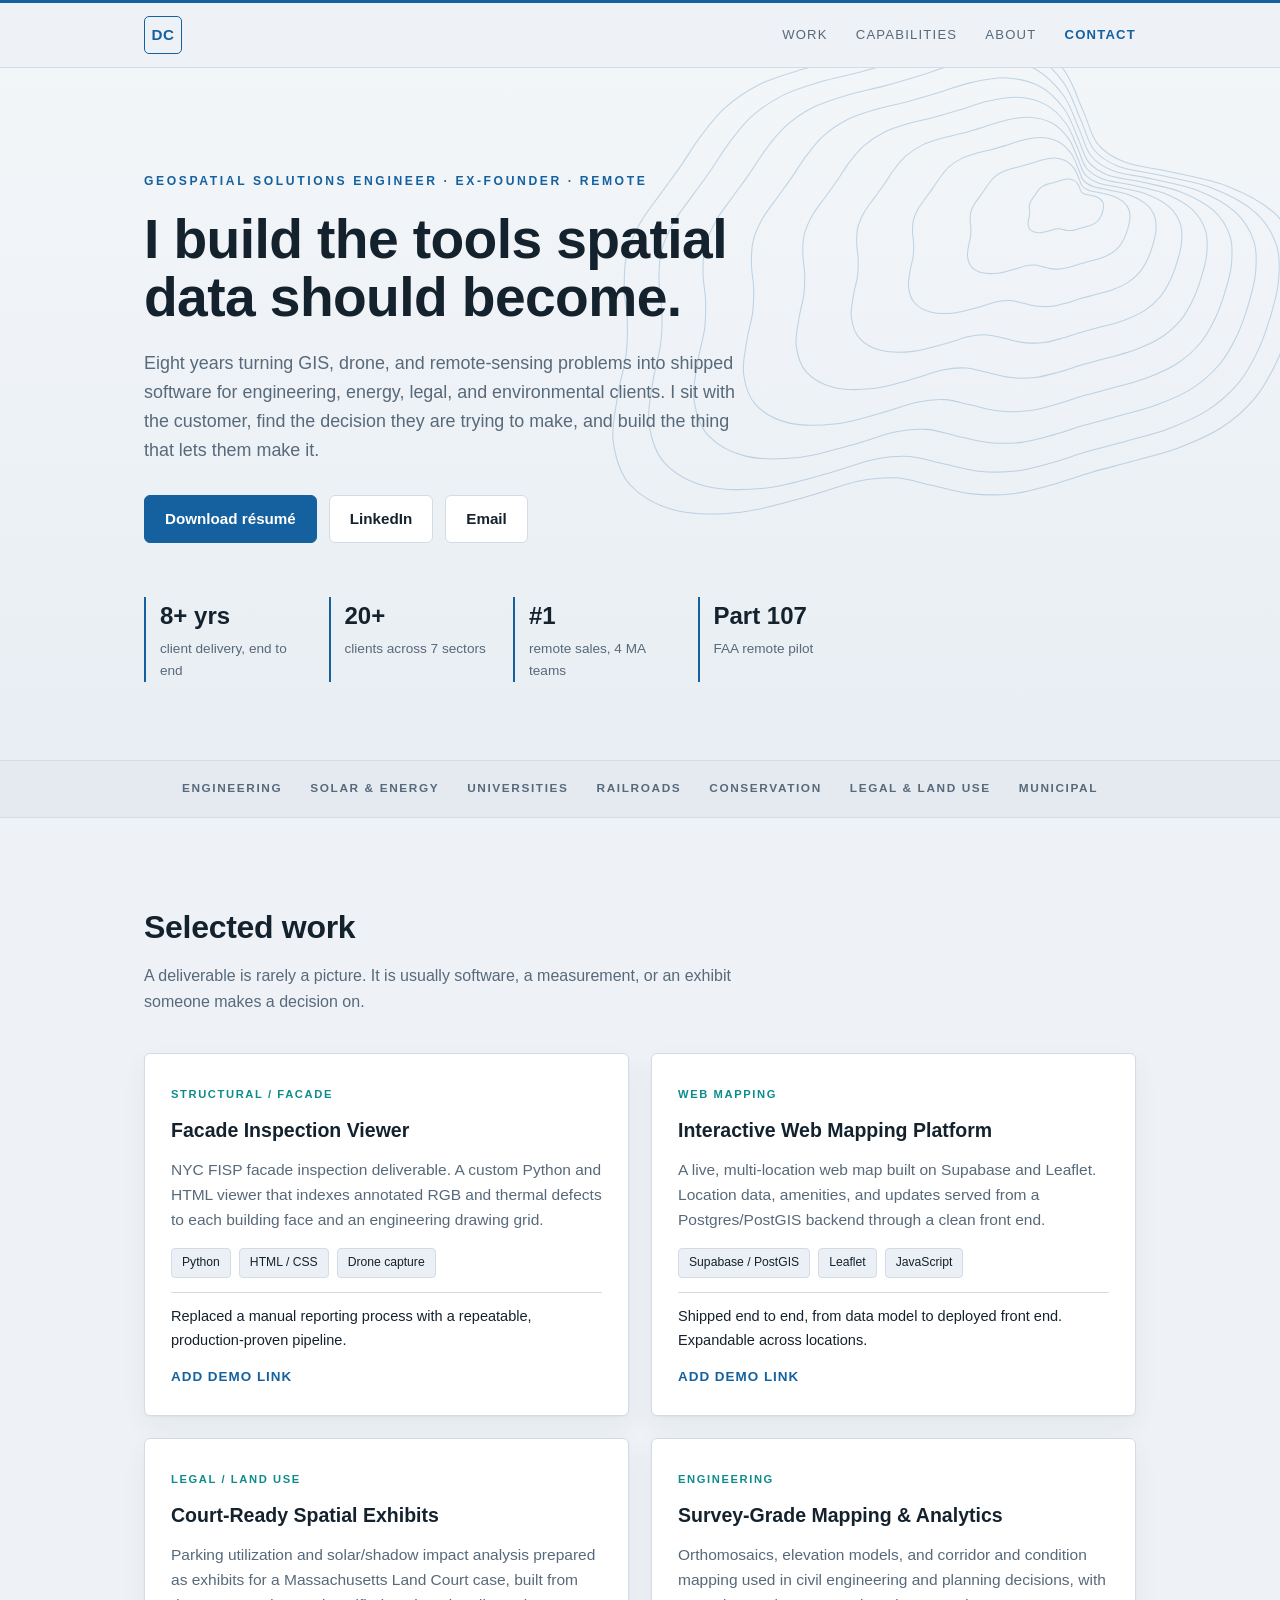
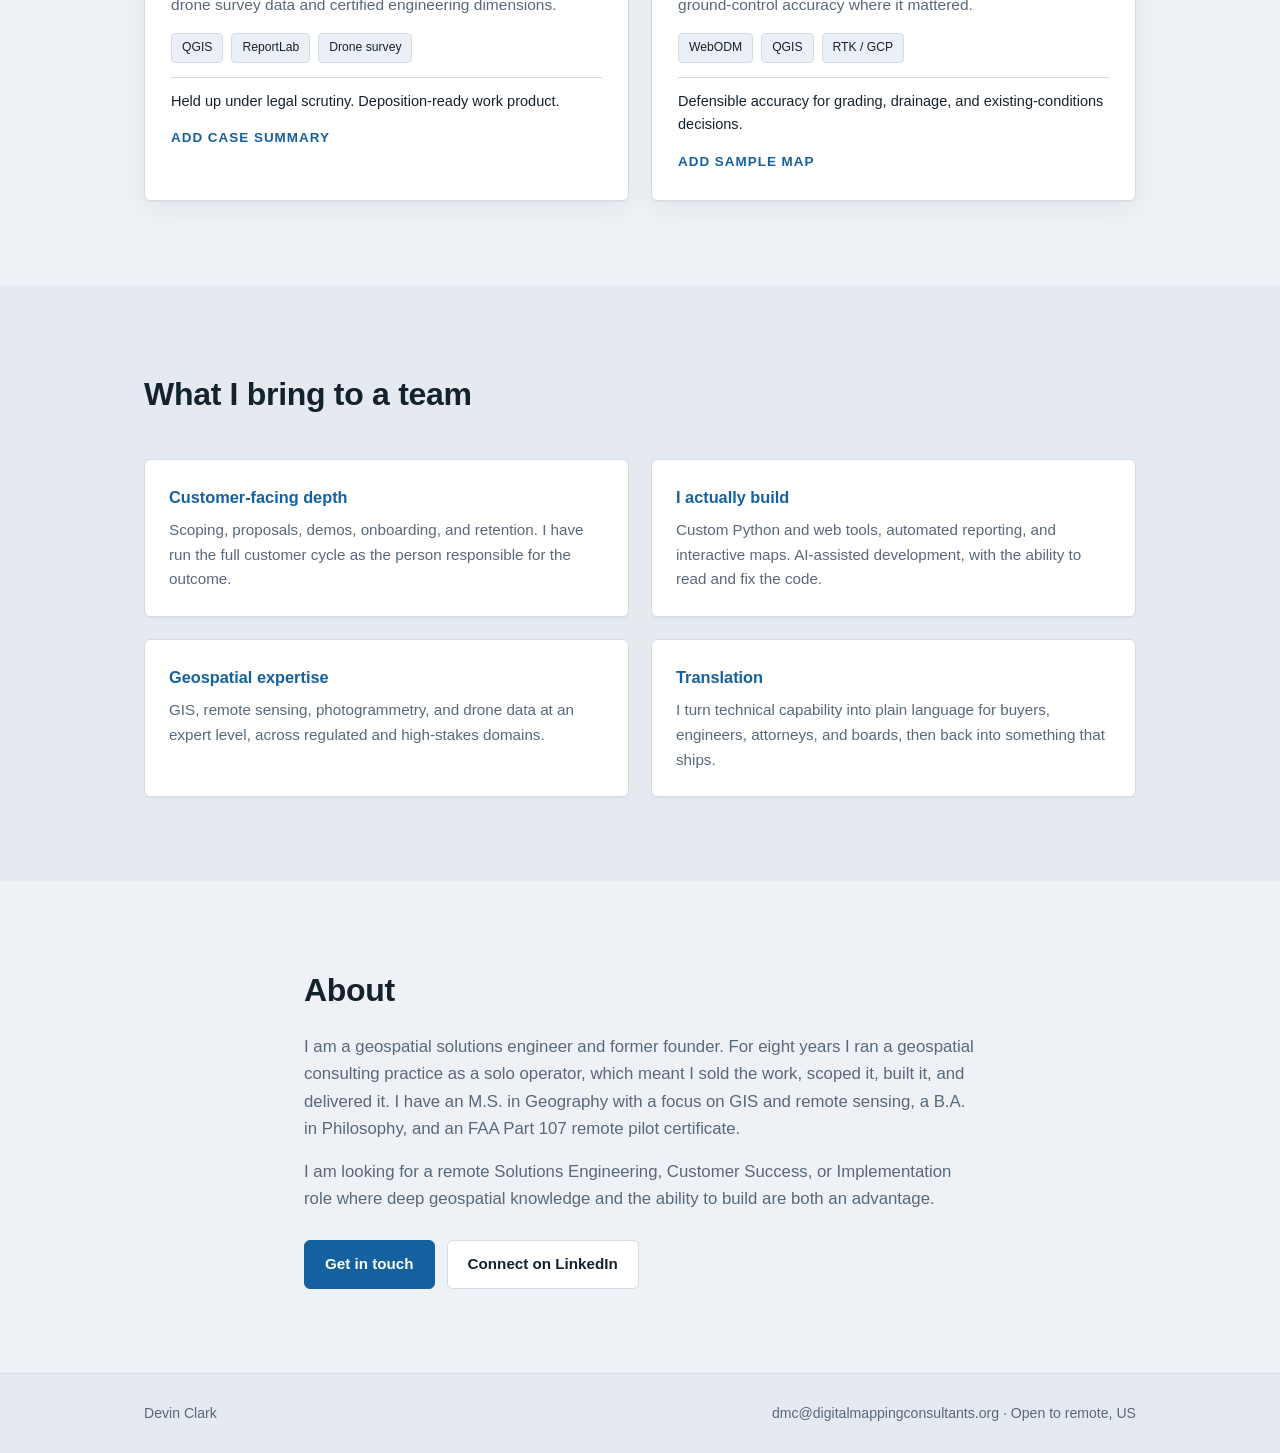
==== index.html @ 6ff5baef "test test1" ====
<!DOCTYPE html>
<html lang="en">
<head>
  <meta charset="UTF-8" />
  <meta name="viewport" content="width=device-width, initial-scale=1.0" />
  <title>Devin Clark - Geospatial Solutions Engineer</title>
  <meta name="description" content="Geospatial solutions engineer and former founder. GIS, remote sensing, and AI-assisted tooling. I build the tools spatial data should become." />
  <link rel="stylesheet" href="styles.css" />
</head>
<body>
  <header class="site-header">
    <div class="wrap header-inner">
      <a class="brand" href="#top">DC</a>
      <nav class="nav">
        <a href="#work">Work</a>
        <a href="#capabilities">Capabilities</a>
        <a href="#about">About</a>
        <a class="nav-cta" href="mailto:dmc@digitalmappingconsultants.org">Contact</a>
      </nav>
    </div>
  </header>

  <main id="top">
    <section class="hero">
      <div class="topo" aria-hidden="true"></div>
      <div class="wrap">
        <p class="eyebrow">Geospatial Solutions Engineer · Ex-Founder · Remote</p>
        <h1>I build the tools spatial<br />data should become.</h1>
        <p class="lede">
          Eight years turning GIS, drone, and remote-sensing problems into shipped software for
          engineering, energy, legal, and environmental clients. I sit with the customer, find the
          decision they are trying to make, and build the thing that lets them make it.
        </p>
        <div class="cta-row">
          <a class="btn btn-primary" href="DevinClark_Resume.pdf">Download résumé</a>
          <a class="btn" href="https://www.linkedin.com/in/devin-clark-gis" target="_blank" rel="noopener">LinkedIn</a>
          <a class="btn" href="mailto:dmc@digitalmappingconsultants.org">Email</a>
        </div>
        <ul class="stat-row">
          <li><strong>8+ yrs</strong><span>client delivery, end to end</span></li>
          <li><strong>20+</strong><span>clients across 7 sectors</span></li>
          <li><strong>#1</strong><span>remote sales, 4 MA teams</span></li>
          <li><strong>Part 107</strong><span>FAA remote pilot</span></li>
        </ul>
      </div>
    </section>

    <section class="sectors">
      <div class="wrap">
        <span>Engineering</span><span>Solar &amp; Energy</span><span>Universities</span>
        <span>Railroads</span><span>Conservation</span><span>Legal &amp; Land Use</span><span>Municipal</span>
      </div>
    </section>

    <section id="work" class="section">
      <div class="wrap">
        <h2 class="section-title">Selected work</h2>
        <p class="section-sub">A deliverable is rarely a picture. It is usually software, a measurement, or an exhibit someone makes a decision on.</p>

        <div class="cards">
          <article class="card">
            <div class="card-tag">Structural / Facade</div>
            <h3>Facade Inspection Viewer</h3>
            <p>NYC FISP facade inspection deliverable. A custom Python and HTML viewer that indexes annotated RGB and thermal defects to each building face and an engineering drawing grid.</p>
            <ul class="stack"><li>Python</li><li>HTML / CSS</li><li>Drone capture</li></ul>
            <p class="outcome">Replaced a manual reporting process with a repeatable, production-proven pipeline.</p>
            <a class="card-link" href="#" aria-disabled="true">Add demo link</a>
          </article>

          <article class="card">
            <div class="card-tag">Web Mapping</div>
            <h3>Interactive Web Mapping Platform</h3>
            <p>A live, multi-location web map built on Supabase and Leaflet. Location data, amenities, and updates served from a Postgres/PostGIS backend through a clean front end.</p>
            <ul class="stack"><li>Supabase / PostGIS</li><li>Leaflet</li><li>JavaScript</li></ul>
            <p class="outcome">Shipped end to end, from data model to deployed front end. Expandable across locations.</p>
            <a class="card-link" href="#" aria-disabled="true">Add demo link</a>
          </article>

          <article class="card">
            <div class="card-tag">Legal / Land Use</div>
            <h3>Court-Ready Spatial Exhibits</h3>
            <p>Parking utilization and solar/shadow impact analysis prepared as exhibits for a Massachusetts Land Court case, built from drone survey data and certified engineering dimensions.</p>
            <ul class="stack"><li>QGIS</li><li>ReportLab</li><li>Drone survey</li></ul>
            <p class="outcome">Held up under legal scrutiny. Deposition-ready work product.</p>
            <a class="card-link" href="#" aria-disabled="true">Add case summary</a>
          </article>

          <article class="card">
            <div class="card-tag">Engineering</div>
            <h3>Survey-Grade Mapping &amp; Analytics</h3>
            <p>Orthomosaics, elevation models, and corridor and condition mapping used in civil engineering and planning decisions, with ground-control accuracy where it mattered.</p>
            <ul class="stack"><li>WebODM</li><li>QGIS</li><li>RTK / GCP</li></ul>
            <p class="outcome">Defensible accuracy for grading, drainage, and existing-conditions decisions.</p>
            <a class="card-link" href="#" aria-disabled="true">Add sample map</a>
          </article>
        </div>
      </div>
    </section>

    <section id="capabilities" class="section section-alt">
      <div class="wrap">
        <h2 class="section-title">What I bring to a team</h2>
        <div class="cap-grid">
          <div class="cap">
            <h4>Customer-facing depth</h4>
            <p>Scoping, proposals, demos, onboarding, and retention. I have run the full customer cycle as the person responsible for the outcome.</p>
          </div>
          <div class="cap">
            <h4>I actually build</h4>
            <p>Custom Python and web tools, automated reporting, and interactive maps. AI-assisted development, with the ability to read and fix the code.</p>
          </div>
          <div class="cap">
            <h4>Geospatial expertise</h4>
            <p>GIS, remote sensing, photogrammetry, and drone data at an expert level, across regulated and high-stakes domains.</p>
          </div>
          <div class="cap">
            <h4>Translation</h4>
            <p>I turn technical capability into plain language for buyers, engineers, attorneys, and boards, then back into something that ships.</p>
          </div>
        </div>
      </div>
    </section>

    <section id="about" class="section">
      <div class="wrap about">
        <h2 class="section-title">About</h2>
        <p>
          I am a geospatial solutions engineer and former founder. For eight years I ran a geospatial
          consulting practice as a solo operator, which meant I sold the work, scoped it, built it, and
          delivered it. I have an M.S. in Geography with a focus on GIS and remote sensing, a B.A. in
          Philosophy, and an FAA Part 107 remote pilot certificate.
        </p>
        <p>
          I am looking for a remote Solutions Engineering, Customer Success, or Implementation role where
          deep geospatial knowledge and the ability to build are both an advantage.
        </p>
        <div class="cta-row">
          <a class="btn btn-primary" href="mailto:dmc@digitalmappingconsultants.org">Get in touch</a>
          <a class="btn" href="https://www.linkedin.com/in/devin-clark-gis" target="_blank" rel="noopener">Connect on LinkedIn</a>
        </div>
      </div>
    </section>
  </main>

  <footer class="site-footer">
    <div class="wrap">
      <span>Devin Clark</span>
      <span>dmc@digitalmappingconsultants.org · Open to remote, US</span>
    </div>
  </footer>
</body>
</html>
---- styles.css ----
:root {
  --bg: #eef2f6;        /* cool basemap paper */
  --alt: #e4eaf0;       /* alternating section */
  --surface: #ffffff;   /* cards */
  --ink: #14222e;       /* deep slate ink (map labels) */
  --muted: #57697a;     /* slate grey */
  --line: #d3dce4;      /* cool hairline */
  --accent: #15619f;    /* cartographic azure (primary) */
  --accent-hover: #1c78c0;
  --accent-2: #0e8c8c;  /* teal, data-viz micro-labels only */
  --maxw: 1040px;
  --radius: 6px;
}

* { box-sizing: border-box; margin: 0; padding: 0; }
html { scroll-behavior: smooth; }

body {
  font-family: -apple-system, BlinkMacSystemFont, "Segoe UI", Roboto, Helvetica, Arial, sans-serif;
  background: var(--bg);
  color: var(--ink);
  line-height: 1.62;
  -webkit-font-smoothing: antialiased;
}

.wrap { max-width: var(--maxw); margin: 0 auto; padding: 0 24px; }
a { color: inherit; text-decoration: none; }

/* Header */
.site-header {
  position: sticky; top: 0; z-index: 10;
  background: rgba(238, 242, 246, 0.95);
  border-top: 3px solid var(--accent);
  border-bottom: 1px solid var(--line);
}
.header-inner { display: flex; align-items: center; justify-content: space-between; height: 64px; }
.brand {
  font-weight: 800; letter-spacing: 0.5px; font-size: 0.95rem;
  width: 38px; height: 38px; display: grid; place-items: center;
  border: 1.5px solid var(--accent); border-radius: 5px; color: var(--accent);
}
.nav { display: flex; gap: 28px; align-items: center; font-size: 0.82rem; text-transform: uppercase; letter-spacing: 1.2px; }
.nav a { color: var(--muted); transition: color 0.15s; }
.nav a:hover { color: var(--ink); }
.nav-cta { color: var(--accent) !important; font-weight: 700; }

/* Hero */
.hero {
  position: relative; overflow: hidden;
  padding: 104px 0 78px;
  background: linear-gradient(180deg, #f3f6f9 0%, #e8eef3 100%);
}
.topo {
  position: absolute; top: -64px; right: -56px;
  width: 730px; max-width: 82vw; aspect-ratio: 760 / 540;
  background: url("contours.svg") no-repeat center / contain;
  opacity: 0.22; z-index: 0; pointer-events: none;
}
.hero .wrap { position: relative; z-index: 1; }
.eyebrow {
  text-transform: uppercase; letter-spacing: 2.6px; font-size: 0.76rem;
  color: var(--accent); font-weight: 700; margin-bottom: 18px;
}
.hero h1 { font-size: clamp(2.1rem, 5.2vw, 3.45rem); line-height: 1.06; font-weight: 800; letter-spacing: -0.6px; color: var(--ink); }
.lede { color: var(--muted); font-size: 1.12rem; max-width: 620px; margin-top: 22px; }

.cta-row { display: flex; flex-wrap: wrap; gap: 12px; margin-top: 30px; }
.btn {
  display: inline-block; padding: 11px 20px; border-radius: var(--radius);
  border: 1px solid var(--line); background: var(--surface); color: var(--ink);
  font-weight: 600; font-size: 0.95rem; transition: all 0.15s;
}
.btn:hover { border-color: var(--accent); color: var(--accent); transform: translateY(-1px); }
.btn-primary { background: var(--accent); color: #fff; border-color: var(--accent); }
.btn-primary:hover { background: var(--accent-hover); color: #fff; }

.stat-row {
  list-style: none; display: grid; grid-template-columns: repeat(4, 1fr);
  gap: 18px; margin-top: 54px; max-width: 720px;
}
.stat-row li { display: flex; flex-direction: column; border-left: 2px solid var(--accent); padding-left: 14px; }
.stat-row strong { font-size: 1.5rem; font-weight: 800; color: var(--ink); }
.stat-row span { color: var(--muted); font-size: 0.85rem; margin-top: 2px; }

/* Sectors strip */
.sectors { border-top: 1px solid var(--line); border-bottom: 1px solid var(--line); background: var(--alt); }
.sectors .wrap {
  display: flex; flex-wrap: wrap; gap: 14px 28px; justify-content: center;
  padding: 18px 24px; color: var(--muted);
  font-size: 0.74rem; text-transform: uppercase; letter-spacing: 1.6px; font-weight: 600;
}

/* Sections */
.section { padding: 84px 0; }
.section-alt { background: var(--alt); }
.section-title { font-size: clamp(1.5rem, 3vw, 2rem); font-weight: 800; letter-spacing: -0.3px; color: var(--ink); }
.section-sub { color: var(--muted); margin-top: 10px; max-width: 640px; }

/* Cards */
.cards { display: grid; grid-template-columns: repeat(2, 1fr); gap: 22px; margin-top: 38px; }
.card {
  background: var(--surface); border: 1px solid var(--line); border-radius: var(--radius);
  padding: 26px; transition: transform 0.18s, border-color 0.18s, box-shadow 0.18s;
  box-shadow: 0 1px 2px rgba(20,34,46,0.04), 0 10px 26px rgba(20,34,46,0.05);
}
.card:hover { transform: translateY(-3px); border-color: var(--accent); box-shadow: 0 1px 2px rgba(20,34,46,0.05), 0 16px 34px rgba(20,34,46,0.10); }
.card-tag {
  display: inline-block; font-size: 0.7rem; text-transform: uppercase; letter-spacing: 1.6px;
  color: var(--accent-2); font-weight: 700; margin-bottom: 12px;
}
.card h3 { font-size: 1.22rem; font-weight: 700; color: var(--ink); }
.card p { color: var(--muted); margin-top: 10px; font-size: 0.97rem; }
.stack { list-style: none; display: flex; flex-wrap: wrap; gap: 8px; margin: 16px 0 6px; }
.stack li {
  font-size: 0.76rem; color: var(--ink); background: #eaf0f5;
  border: 1px solid var(--line); padding: 4px 10px; border-radius: 4px;
}
.outcome { color: var(--ink) !important; font-size: 0.91rem !important; border-top: 1px solid var(--line); padding-top: 12px; margin-top: 14px !important; }
.card-link { display: inline-block; margin-top: 14px; color: var(--accent); font-weight: 700; font-size: 0.84rem; text-transform: uppercase; letter-spacing: 1px; }
.card-link:hover { color: var(--accent-hover); }

/* Capabilities */
.cap-grid { display: grid; grid-template-columns: repeat(2, 1fr); gap: 22px; margin-top: 38px; }
.cap { padding: 24px; border: 1px solid var(--line); border-radius: var(--radius); background: var(--surface); box-shadow: 0 1px 2px rgba(20,34,46,0.04); }
.cap h4 { font-size: 1.02rem; color: var(--accent); margin-bottom: 8px; }
.cap p { color: var(--muted); font-size: 0.95rem; }

/* About */
.about { max-width: 720px; }
.about p { color: var(--muted); margin-top: 16px; font-size: 1.05rem; }
.about .cta-row { margin-top: 28px; }

/* Footer */
.site-footer { border-top: 1px solid var(--line); background: var(--alt); }
.site-footer .wrap { display: flex; flex-wrap: wrap; gap: 10px; justify-content: space-between; padding: 28px 24px; color: var(--muted); font-size: 0.88rem; }

/* Responsive */
@media (max-width: 760px) {
  .nav { gap: 0; }
  .nav a:not(.nav-cta) { display: none; }
  .topo { width: 420px; top: -40px; right: -120px; opacity: 0.16; }
  .stat-row { grid-template-columns: repeat(2, 1fr); gap: 22px 18px; }
  .cards, .cap-grid { grid-template-columns: 1fr; }
  .section { padding: 60px 0; }
  .hero { padding: 64px 0 54px; }
}
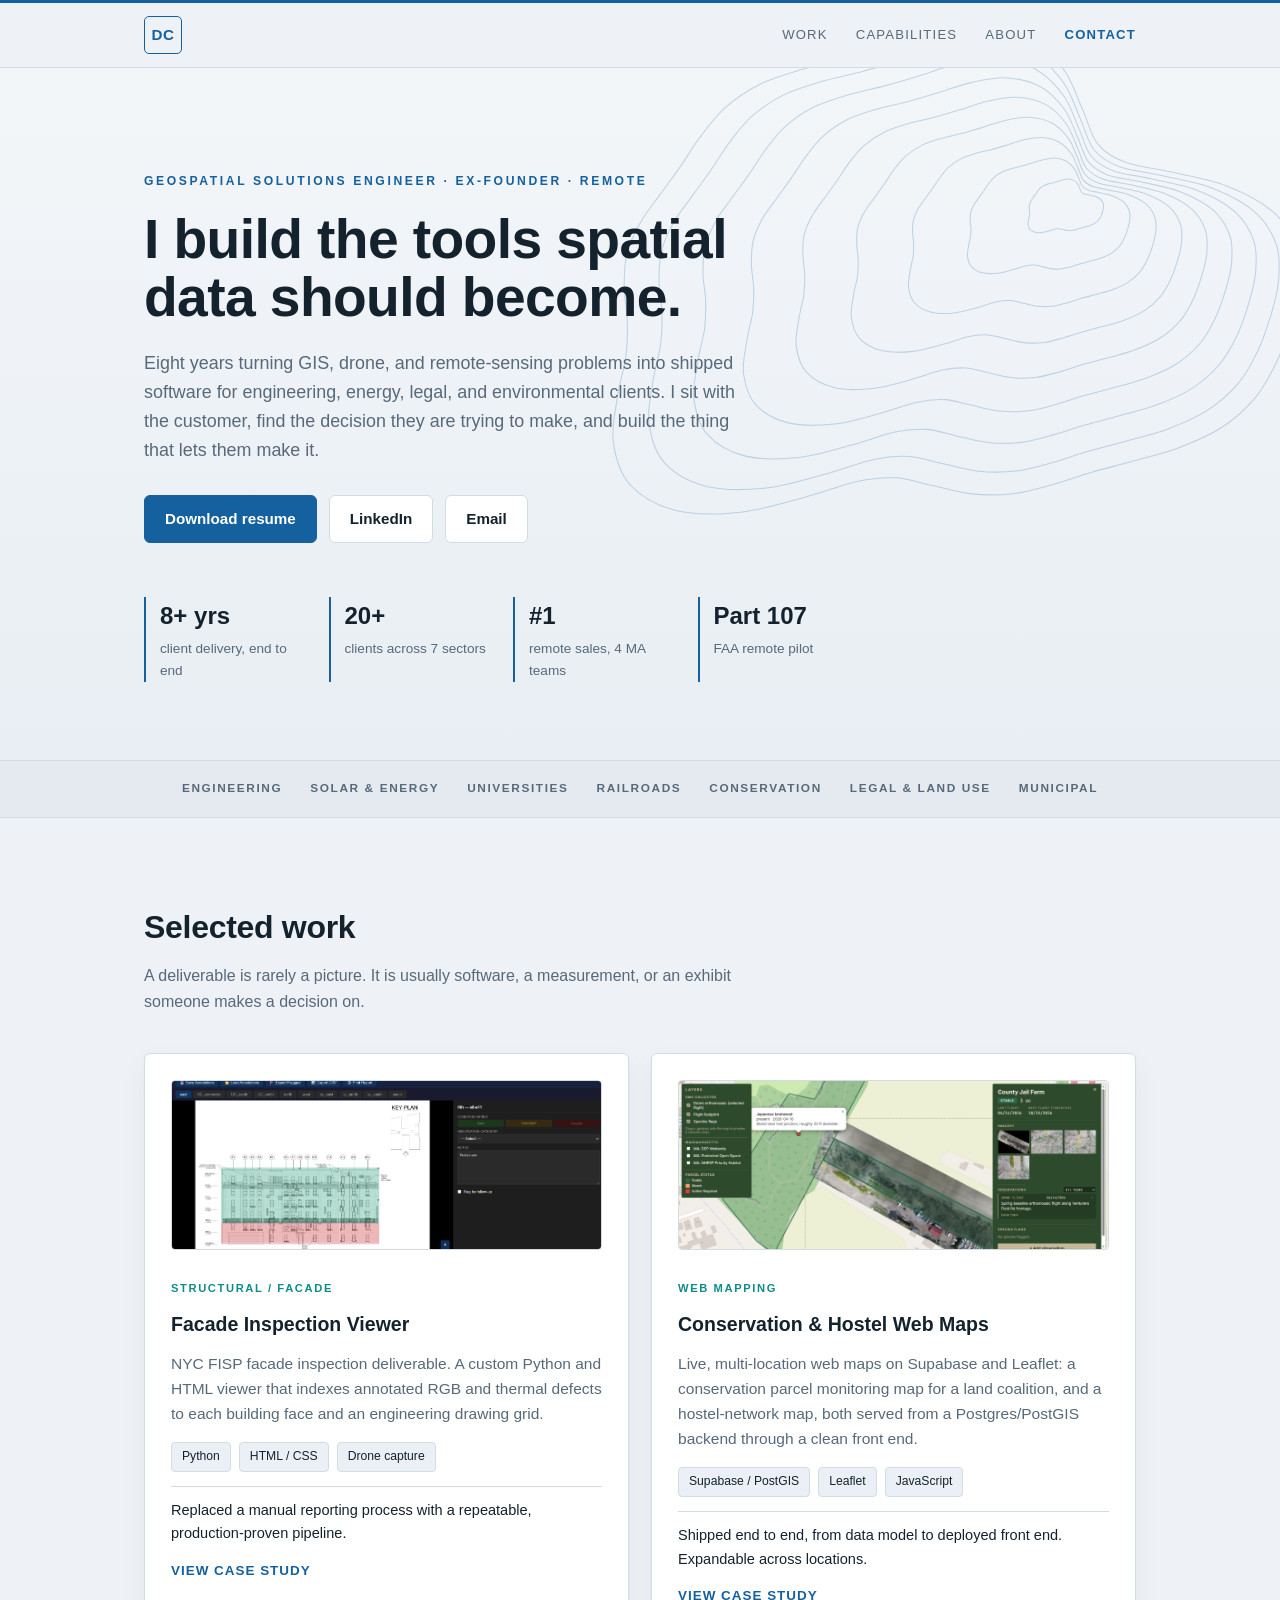
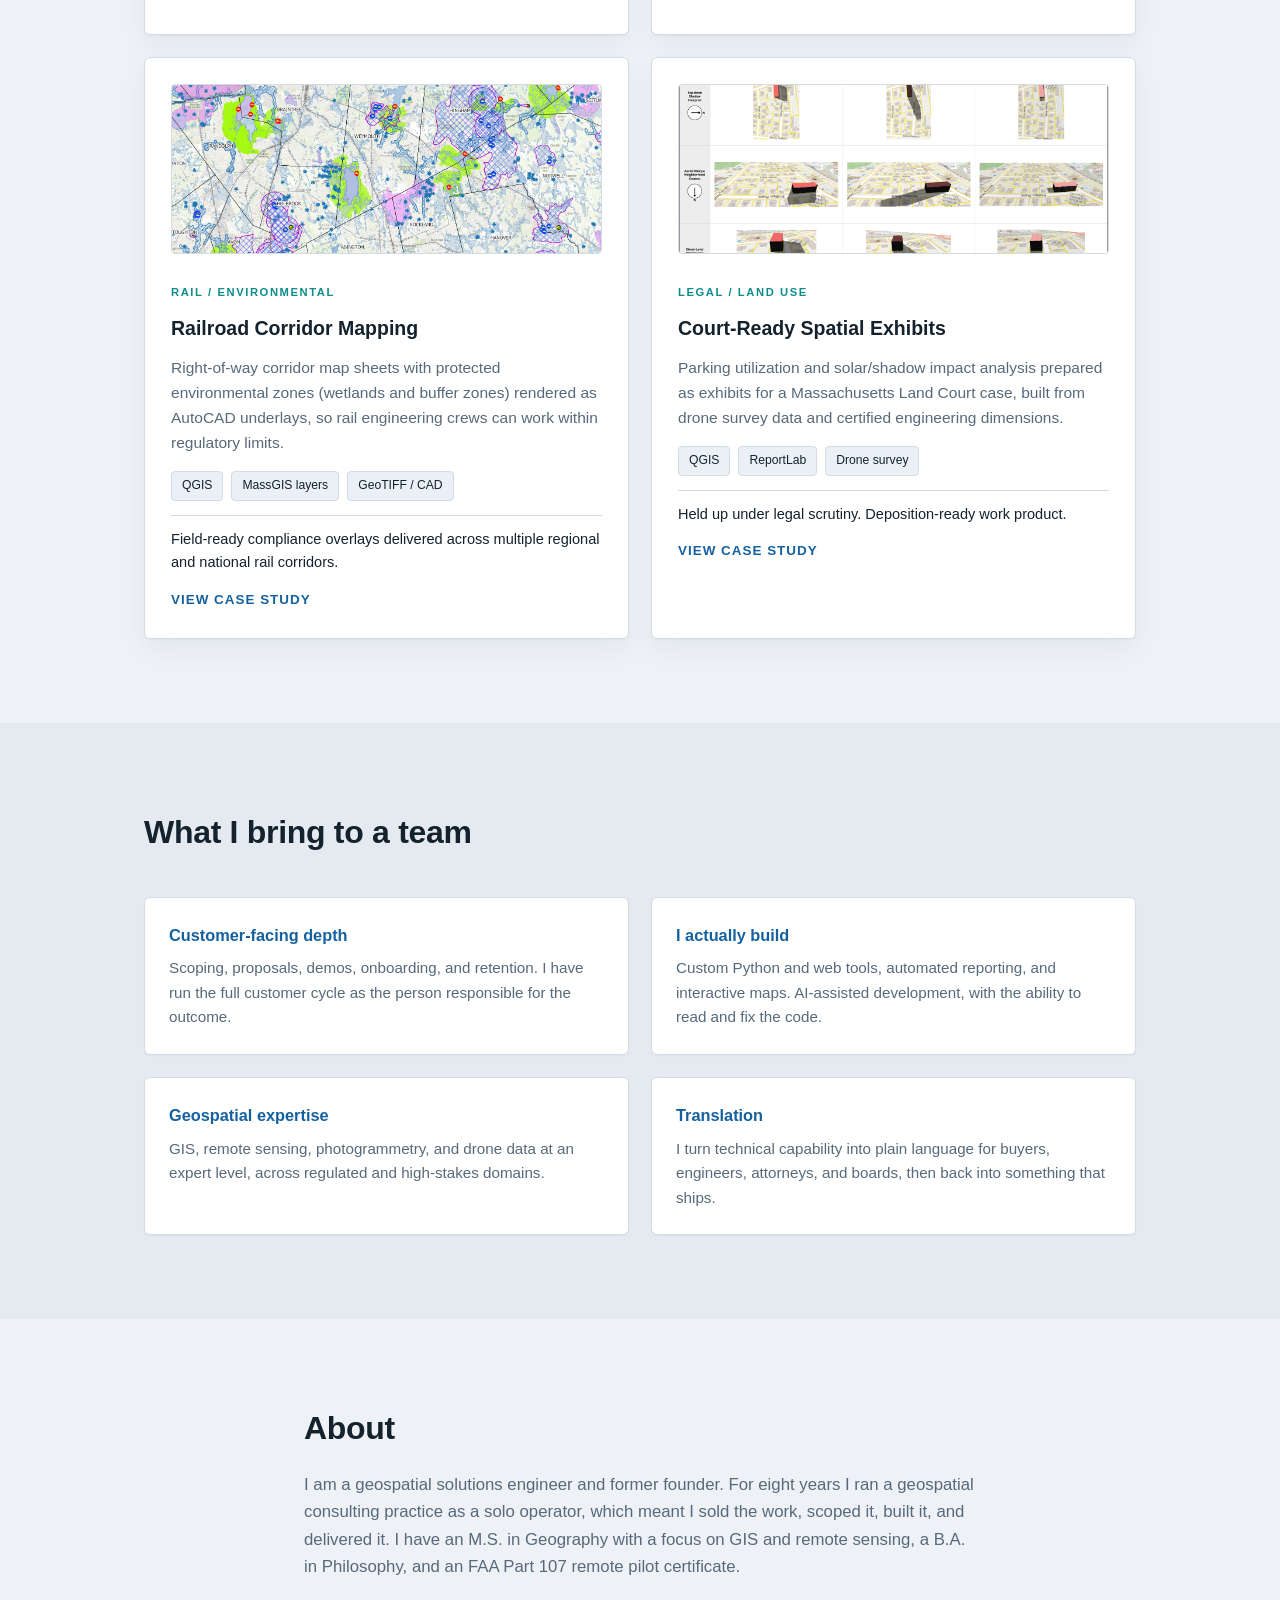
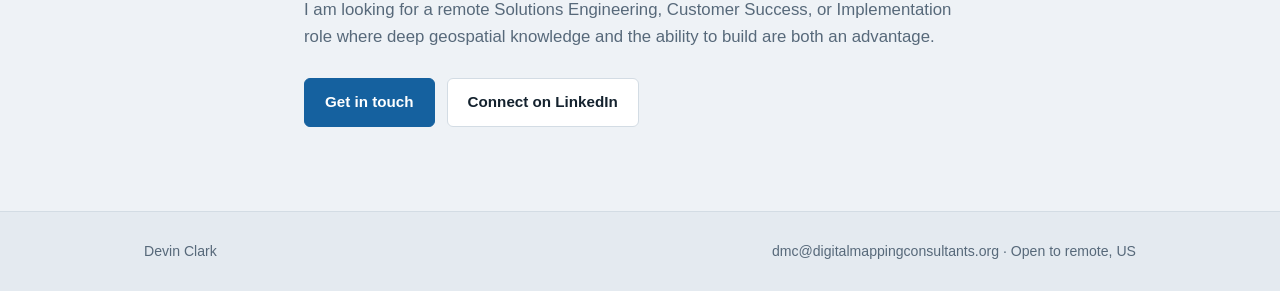
==== commit 6d68b979: "updated portfolio new cards, case studies, images" ====
--- a/index.html
+++ b/index.html
@@ -32,7 +32,7 @@
           decision they are trying to make, and build the thing that lets them make it.
         </p>
         <div class="cta-row">
-          <a class="btn btn-primary" href="DevinClark_Resume.pdf">Download résumé</a>
+          <a class="btn btn-primary" href="DevinClark_Resume.pdf">Download resume</a>
           <a class="btn" href="https://www.linkedin.com/in/devin-clark-gis" target="_blank" rel="noopener">LinkedIn</a>
           <a class="btn" href="mailto:dmc@digitalmappingconsultants.org">Email</a>
         </div>
@@ -59,39 +59,43 @@
 
         <div class="cards">
           <article class="card">
+            <img src="img/facade1.png" alt="Facade inspection viewer screenshot" />
             <div class="card-tag">Structural / Facade</div>
             <h3>Facade Inspection Viewer</h3>
             <p>NYC FISP facade inspection deliverable. A custom Python and HTML viewer that indexes annotated RGB and thermal defects to each building face and an engineering drawing grid.</p>
             <ul class="stack"><li>Python</li><li>HTML / CSS</li><li>Drone capture</li></ul>
             <p class="outcome">Replaced a manual reporting process with a repeatable, production-proven pipeline.</p>
-            <a class="card-link" href="#" aria-disabled="true">Add demo link</a>
+            <a class="card-link" href="facade-viewer.html">View case study</a>
           </article>
 
           <article class="card">
+            <img src="img/conservation1.png" alt="Conservation parcel web map screenshot" />
             <div class="card-tag">Web Mapping</div>
-            <h3>Interactive Web Mapping Platform</h3>
-            <p>A live, multi-location web map built on Supabase and Leaflet. Location data, amenities, and updates served from a Postgres/PostGIS backend through a clean front end.</p>
+            <h3>Conservation &amp; Hostel Web Maps</h3>
+            <p>Live, multi-location web maps on Supabase and Leaflet: a conservation parcel monitoring map for a land coalition, and a hostel-network map, both served from a Postgres/PostGIS backend through a clean front end.</p>
             <ul class="stack"><li>Supabase / PostGIS</li><li>Leaflet</li><li>JavaScript</li></ul>
             <p class="outcome">Shipped end to end, from data model to deployed front end. Expandable across locations.</p>
-            <a class="card-link" href="#" aria-disabled="true">Add demo link</a>
+            <a class="card-link" href="web-maps.html">View case study</a>
           </article>
 
           <article class="card">
+            <img src="img/railroad.png" alt="Railroad corridor map sheet" />
+            <div class="card-tag">Rail / Environmental</div>
+            <h3>Railroad Corridor Mapping</h3>
+            <p>Right-of-way corridor map sheets with protected environmental zones (wetlands and buffer zones) rendered as AutoCAD underlays, so rail engineering crews can work within regulatory limits.</p>
+            <ul class="stack"><li>QGIS</li><li>MassGIS layers</li><li>GeoTIFF / CAD</li></ul>
+            <p class="outcome">Field-ready compliance overlays delivered across multiple regional and national rail corridors.</p>
+            <a class="card-link" href="railroad-corridor.html">View case study</a>
+          </article>
+
+          <article class="card">
+            <img src="img/legal.png" alt="Court-ready exhibit sample" />
             <div class="card-tag">Legal / Land Use</div>
             <h3>Court-Ready Spatial Exhibits</h3>
             <p>Parking utilization and solar/shadow impact analysis prepared as exhibits for a Massachusetts Land Court case, built from drone survey data and certified engineering dimensions.</p>
             <ul class="stack"><li>QGIS</li><li>ReportLab</li><li>Drone survey</li></ul>
             <p class="outcome">Held up under legal scrutiny. Deposition-ready work product.</p>
-            <a class="card-link" href="#" aria-disabled="true">Add case summary</a>
-          </article>
-
-          <article class="card">
-            <div class="card-tag">Engineering</div>
-            <h3>Survey-Grade Mapping &amp; Analytics</h3>
-            <p>Orthomosaics, elevation models, and corridor and condition mapping used in civil engineering and planning decisions, with ground-control accuracy where it mattered.</p>
-            <ul class="stack"><li>WebODM</li><li>QGIS</li><li>RTK / GCP</li></ul>
-            <p class="outcome">Defensible accuracy for grading, drainage, and existing-conditions decisions.</p>
-            <a class="card-link" href="#" aria-disabled="true">Add sample map</a>
+            <a class="card-link" href="court-exhibits.html">View case study</a>
           </article>
         </div>
       </div>
--- a/styles.css
+++ b/styles.css
@@ -144,3 +144,20 @@
   .section { padding: 60px 0; }
   .hero { padding: 64px 0 54px; }
 }
+
+/* Project card images (added once screenshots exist) */
+.card img { width: 100%; height: 170px; object-fit: cover; border-radius: 4px; border: 1px solid var(--line); margin-bottom: 16px; }
+
+/* Case study pages */
+.case { max-width: 760px; margin: 0 auto; padding: 0 24px 48px; }
+.case-hero { padding: 24px 0 8px; }
+.case-hero h1 { font-size: clamp(1.8rem, 4vw, 2.6rem); font-weight: 800; color: var(--ink); letter-spacing: -0.5px; line-height: 1.12; margin-top: 6px; }
+.case-hero .lede { color: var(--muted); font-size: 1.1rem; max-width: 620px; margin-top: 14px; }
+.case section { padding: 22px 0 4px; }
+.case h2 { font-size: 1.15rem; font-weight: 700; color: var(--ink); margin-bottom: 8px; }
+.case p { color: #33424e; font-size: 1.02rem; line-height: 1.7; }
+.case .stack { margin-top: 14px; }
+.ph { border: 1px dashed #b9c6d2; border-radius: 6px; background: #e7edf2; color: var(--muted); font-size: 0.85rem; padding: 44px 16px; text-align: center; margin: 22px 0; }
+.back-link { display: inline-block; margin-top: 30px; color: var(--accent); font-weight: 600; font-size: 0.9rem; }
+.back-link:hover { color: var(--accent-hover); }
+.case img { display: block; width: 100%; border-radius: 6px; border: 1px solid var(--line); margin: 22px 0; }
